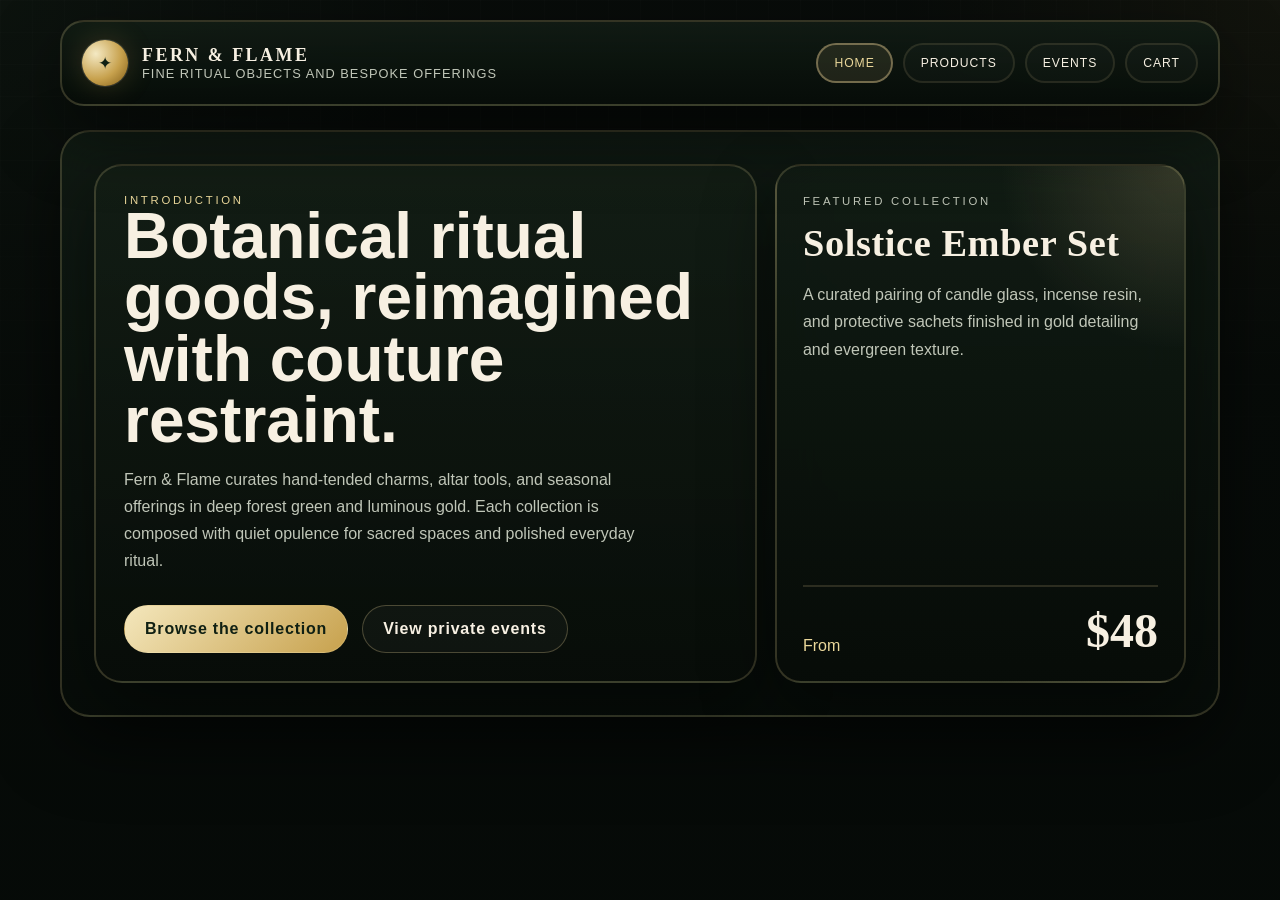
==== index.html @ 5eef376a "live preview" ====
<!doctype html>
<html lang="en">
  <head>
    <meta charset="UTF-8" />
    <meta name="viewport" content="width=device-width, initial-scale=1.0" />
    <title>Fern & Flame | Witchcraft Goods & Ritual Sales</title>
    <meta
      name="description"
      content="Fern & Flame offers elegant witchcraft goods, ritual essentials, and seasonal event offerings inspired by gold and green magic."
    />
    <link rel="stylesheet" href="styles.css" />
    <script defer src="script.js"></script>
  </head>
  <body>
    <div class="page-shell">
      <header class="site-header">
        <a class="brand" href="index.html" aria-label="Fern & Flame home">
          <span class="brand-mark" aria-hidden="true">✦</span>
          <span>
            <strong>Fern & Flame</strong>
            <small>Fine ritual objects and bespoke offerings</small>
          </span>
        </a>

        <nav class="site-nav" aria-label="Primary">
          <a class="is-active" href="index.html">Home</a>
          <a href="products.html">Products</a>
          <a href="events.html">Events</a>
          <a href="cart.html">Cart</a>
        </nav>
      </header>

      <main>
        <section class="page-hero section" id="home">
          <div class="page-intro">
            <p class="eyebrow">Introduction</p>
            <h1>Botanical ritual goods, reimagined with couture restraint.</h1>
            <p class="lead">
              Fern & Flame curates hand-tended charms, altar tools, and seasonal offerings in deep forest green and luminous gold.
              Each collection is composed with quiet opulence for sacred spaces and polished everyday ritual.
            </p>
            <div class="hero-actions">
              <a class="button button-primary" href="sales.html">Browse the collection</a>
              <a class="button button-secondary" href="events.html">View private events</a>
            </div>
          </div>

          <aside class="page-aside hero-card">
            <div>
              <p class="card-label">Featured collection</p>
              <h2>Solstice Ember Set</h2>
              <p>
                A curated pairing of candle glass, incense resin, and protective sachets finished in gold detailing and evergreen texture.
              </p>
            </div>
            <div class="hero-price">
              <span>From</span>
              <strong>$48</strong>
            </div>
          </aside>
        </section>
      </main>
    </div>
  </body>
</html>
---- styles.css ----
:root {
  color-scheme: dark;
  --bg: #07110c;
  --bg-alt: #0d1913;
  --panel: rgba(17, 27, 20, 0.82);
  --panel-strong: rgba(8, 14, 10, 0.96);
  --gold: #c7a14d;
  --gold-soft: #ead79a;
  --green: #4f7755;
  --green-deep: #1d3024;
  --text: #f7f0e2;
  --muted: #c0c6b8;
  --border: rgba(231, 207, 147, 0.2);
  --border-width: 2px;
  --shadow: 0 28px 72px rgba(0, 0, 0, 0.46);
}

* {
  box-sizing: border-box;
}

html {
  scroll-behavior: smooth;
}

body {
  margin: 0;
  min-height: 100vh;
  font-family: "Avenir Next", "Segoe UI", sans-serif;
  color: var(--text);
  background:
    linear-gradient(180deg, rgba(4, 9, 6, 0.72), rgba(4, 9, 6, 0.88)),
    radial-gradient(circle at top left, rgba(79, 119, 85, 0.26), transparent 28%),
    radial-gradient(circle at top right, rgba(199, 161, 77, 0.2), transparent 24%),
    url("https://images.wallpaperscraft.com/image/single/fern_bush_green_168167_3840x2160.jpg") center center / cover fixed no-repeat;
}

body::before {
  content: "";
  position: fixed;
  inset: 0;
  pointer-events: none;
  background-image:
    linear-gradient(rgba(255, 255, 255, 0.015) 1px, transparent 1px),
    linear-gradient(90deg, rgba(255, 255, 255, 0.015) 1px, transparent 1px);
  background-size: 32px 32px;
  mask-image: linear-gradient(to bottom, rgba(0, 0, 0, 0.8), transparent 92%);
}

.page-shell {
  width: min(1160px, calc(100% - 32px));
  margin: 0 auto;
  padding: 20px 0 38px;
}

.site-header,
.section,
.cart-panel,
.hero-card {
  backdrop-filter: blur(22px);
  background: linear-gradient(180deg, rgba(18, 29, 21, 0.86), rgba(7, 13, 9, 0.95));
  border: var(--border-width) solid var(--border);
  box-shadow: var(--shadow);
}

.site-header {
  position: sticky;
  top: 12px;
  z-index: 20;
  display: flex;
  align-items: center;
  justify-content: space-between;
  gap: 20px;
  padding: 18px 20px;
  border-radius: 24px;
}

.brand {
  display: inline-flex;
  align-items: center;
  gap: 14px;
  text-decoration: none;
  color: var(--text);
}

.brand strong,
.section-heading h2,
.hero-copy h1,
.hero-card h2,
.product-copy h3,
.event-card h3 {
  font-family: "Baskerville", "Iowan Old Style", Georgia, serif;
  letter-spacing: 0.015em;
}

.brand strong {
  display: block;
  font-size: 1.12rem;
  text-transform: uppercase;
  letter-spacing: 0.14em;
}

.brand small {
  display: block;
  color: var(--muted);
  font-size: 0.8rem;
  letter-spacing: 0.08em;
  text-transform: uppercase;
}

.brand-mark {
  display: grid;
  place-items: center;
  width: 46px;
  height: 46px;
  border-radius: 50%;
  background: radial-gradient(circle at 30% 30%, #f4e9c3, var(--gold) 56%, #7f5b16 100%);
  color: #102013;
  box-shadow: 0 0 0 1px rgba(255, 255, 255, 0.12), 0 0 28px rgba(199, 161, 77, 0.22);
  font-size: 1.08rem;
}

.site-nav {
  display: flex;
  flex-wrap: wrap;
  justify-content: flex-end;
  gap: 10px;
}

.site-nav a,
.button,
.add-to-cart {
  border-radius: 999px;
  text-decoration: none;
  transition: transform 180ms ease, background-color 180ms ease, border-color 180ms ease, color 180ms ease, box-shadow 180ms ease;
}

.site-nav a {
  padding: 11px 16px;
  color: var(--text);
  border: var(--border-width) solid rgba(231, 207, 147, 0.12);
  background: rgba(255, 255, 255, 0.02);
  letter-spacing: 0.08em;
  text-transform: uppercase;
  font-size: 0.76rem;
}

.site-nav a.is-active {
  background: rgba(231, 207, 147, 0.1);
  border-color: rgba(231, 207, 147, 0.42);
  color: var(--gold-soft);
}

.site-nav a:hover,
.site-nav a:focus-visible,
.button:hover,
.button:focus-visible,
.add-to-cart:hover,
.add-to-cart:focus-visible {
  transform: translateY(-1px);
  border-color: rgba(231, 207, 147, 0.5);
  box-shadow: 0 12px 24px rgba(0, 0, 0, 0.18);
  outline: none;
}

.section {
  margin-top: 24px;
  padding: 32px;
  border-radius: 30px;
}

.page-hero {
  display: grid;
  gap: 18px;
  grid-template-columns: minmax(0, 1fr) minmax(260px, 0.62fr);
  align-items: stretch;
}

.page-intro,
.page-aside {
  padding: 28px;
  border-radius: 28px;
  border: var(--border-width) solid var(--border);
  background: linear-gradient(180deg, rgba(20, 31, 22, 0.78), rgba(8, 13, 9, 0.94));
  box-shadow: var(--shadow);
}

.page-intro h1 {
  margin: 0 0 14px;
  font-size: clamp(2.4rem, 5vw, 4.5rem);
  line-height: 0.96;
}

.page-intro p {
  margin: 0;
  max-width: 62ch;
}

.page-aside {
  display: flex;
  flex-direction: column;
  justify-content: space-between;
}

.page-note {
  margin: 0;
  color: var(--muted);
  line-height: 1.7;
}

.hero {
  display: grid;
  grid-template-columns: minmax(0, 1.35fr) minmax(280px, 0.85fr);
  gap: 24px;
  align-items: stretch;
}

.hero-copy,
.section-heading {
  max-width: 62ch;
}

.eyebrow,
.card-label,
.event-date,
.cart-label {
  margin: 0 0 10px;
  text-transform: uppercase;
  letter-spacing: 0.24em;
  color: var(--gold-soft);
  font-size: 0.71rem;
}

.hero-copy h1 {
  margin: 0;
  font-size: clamp(2.7rem, 5vw, 4.9rem);
  line-height: 0.94;
}

.lead,
.section-heading p,
.hero-card p,
.product-copy p,
.event-card p {
  color: var(--muted);
  line-height: 1.7;
}

.hero-actions {
  display: flex;
  flex-wrap: wrap;
  gap: 14px;
  margin-top: 30px;
}

.button,
.add-to-cart {
  display: inline-flex;
  align-items: center;
  justify-content: center;
  min-height: 48px;
  padding: 0 20px;
  border: 1px solid rgba(231, 207, 147, 0.28);
  font-weight: 600;
  letter-spacing: 0.05em;
  cursor: pointer;
}

.button-primary,
.add-to-cart {
  color: #102013;
  background: linear-gradient(135deg, #f4e7bc, var(--gold));
}

.button-secondary {
  color: var(--text);
  background: rgba(255, 255, 255, 0.03);
}

.hero-card {
  border-radius: 26px;
  padding: 26px;
  display: flex;
  flex-direction: column;
  justify-content: space-between;
  min-height: 100%;
  background:
    radial-gradient(circle at top right, rgba(231, 207, 147, 0.18), transparent 28%),
    linear-gradient(180deg, rgba(17, 28, 20, 0.92), rgba(7, 12, 8, 0.96));
}

.hero-card h2,
.section-heading h2 {
  margin: 0 0 12px;
  font-size: clamp(1.8rem, 3vw, 2.7rem);
}

.hero-price {
  display: flex;
  align-items: end;
  justify-content: space-between;
  gap: 16px;
  margin-top: 20px;
  padding-top: 20px;
  border-top: var(--border-width) solid rgba(231, 207, 147, 0.16);
}

.hero-price span,
.product-footer span {
  color: var(--gold-soft);
}

.hero-price strong {
  font-family: "Baskerville", "Iowan Old Style", Georgia, serif;
  font-size: 3rem;
  line-height: 1;
}

.section-accent {
  background:
    linear-gradient(180deg, rgba(14, 23, 17, 0.9), rgba(8, 14, 9, 0.96)),
    radial-gradient(circle at 100% 0%, rgba(79, 119, 85, 0.16), transparent 34%);
}

.product-grid,
.event-list {
  display: grid;
  gap: 18px;
}

.product-grid {
  grid-template-columns: repeat(3, minmax(0, 1fr));
  margin-top: 24px;
}

.product-card,
.event-card {
  overflow: hidden;
  border-radius: 24px;
  border: var(--border-width) solid rgba(231, 207, 147, 0.14);
  background: linear-gradient(180deg, rgba(21, 32, 24, 0.9), rgba(8, 13, 9, 0.97));
}

.product-art {
  min-height: 176px;
  background-size: cover;
  position: relative;
}

.product-art::after {
  content: "";
  position: absolute;
  inset: 18px;
  border: var(--border-width) solid rgba(255, 255, 255, 0.12);
  border-radius: 18px;
}

.product-art-1 {
  background:
    radial-gradient(circle at 30% 25%, rgba(241, 223, 171, 0.7), transparent 18%),
    linear-gradient(135deg, rgba(95, 140, 71, 0.82), rgba(19, 32, 21, 0.85));
}

.product-art-2 {
  background:
    radial-gradient(circle at 70% 30%, rgba(255, 235, 169, 0.9), transparent 18%),
    linear-gradient(135deg, rgba(215, 179, 93, 0.88), rgba(45, 74, 43, 0.9));
}

.product-art-3 {
  background:
    radial-gradient(circle at 50% 20%, rgba(241, 223, 171, 0.5), transparent 18%),
    linear-gradient(135deg, rgba(37, 65, 43, 0.95), rgba(95, 140, 71, 0.88));
}

.product-copy,
.event-card {
  padding: 20px;
}

.product-copy h3,
.event-card h3 {
  margin: 0 0 10px;
  font-size: 1.5rem;
}

.product-footer {
  display: flex;
  align-items: center;
  justify-content: space-between;
  gap: 14px;
  margin-top: 20px;
}

.add-to-cart {
  border: 0;
}

.events-section {
  background:
    radial-gradient(circle at 15% 15%, rgba(79, 119, 85, 0.14), transparent 24%),
    linear-gradient(180deg, rgba(13, 22, 16, 0.92), rgba(8, 14, 9, 0.96));
}

.event-list {
  margin-top: 22px;
  grid-template-columns: repeat(3, minmax(0, 1fr));
}

.event-card {
  background: linear-gradient(180deg, rgba(24, 36, 27, 0.9), rgba(8, 13, 9, 0.96));
}

.cart-panel {
  margin-top: 22px;
  padding: 24px;
  border-radius: 26px;
}

.cart-summary {
  display: grid;
  grid-template-columns: repeat(2, minmax(0, 1fr));
  gap: 16px;
  margin-bottom: 16px;
}

.cart-summary div {
  padding: 18px;
  border-radius: 20px;
  background: rgba(255, 255, 255, 0.03);
  border: var(--border-width) solid rgba(231, 207, 147, 0.12);
}

.cart-summary strong {
  display: block;
  margin-top: 4px;
  font-family: "Baskerville", "Iowan Old Style", Georgia, serif;
  font-size: 2.15rem;
}

.cart-items {
  list-style: none;
  margin: 0;
  padding: 0;
}

.cart-items li {
  display: flex;
  align-items: center;
  justify-content: space-between;
  gap: 12px;
  padding: 14px 0;
  border-top: var(--border-width) solid rgba(231, 207, 147, 0.12);
}

.cart-actions {
  display: flex;
  flex-wrap: wrap;
  gap: 12px;
  margin-top: 22px;
}

.cart-items li:first-child {
  border-top: 0;
}

.empty-cart {
  color: var(--muted);
}

.cart-item-name {
  font-weight: 700;
}

.cart-item-meta {
  color: var(--gold-soft);
  white-space: nowrap;
}

@media (max-width: 900px) {
  .hero,
  .page-hero,
  .product-grid,
  .event-list {
    grid-template-columns: 1fr;
  }

  .site-header {
    flex-direction: column;
    align-items: flex-start;
  }

  .site-nav {
    justify-content: flex-start;
  }
}

@media (max-width: 640px) {
  .page-shell {
    width: min(100%, calc(100% - 20px));
    padding-top: 10px;
  }

  .section,
  .site-header {
    border-radius: 24px;
  }

  .section {
    padding: 22px;
  }

  .hero-copy h1 {
    font-size: clamp(2.2rem, 11vw, 3.4rem);
  }

  .hero-actions,
  .cart-summary {
    grid-template-columns: 1fr;
  }

  .hero-actions,
  .product-footer {
    flex-direction: column;
    align-items: stretch;
  }

  .button,
  .add-to-cart,
  .site-nav a {
    width: 100%;
  }

  .site-nav {
    width: 100%;
  }

  .site-nav a {
    text-align: center;
  }

  .page-intro,
  .page-aside {
    padding: 22px;
  }
}
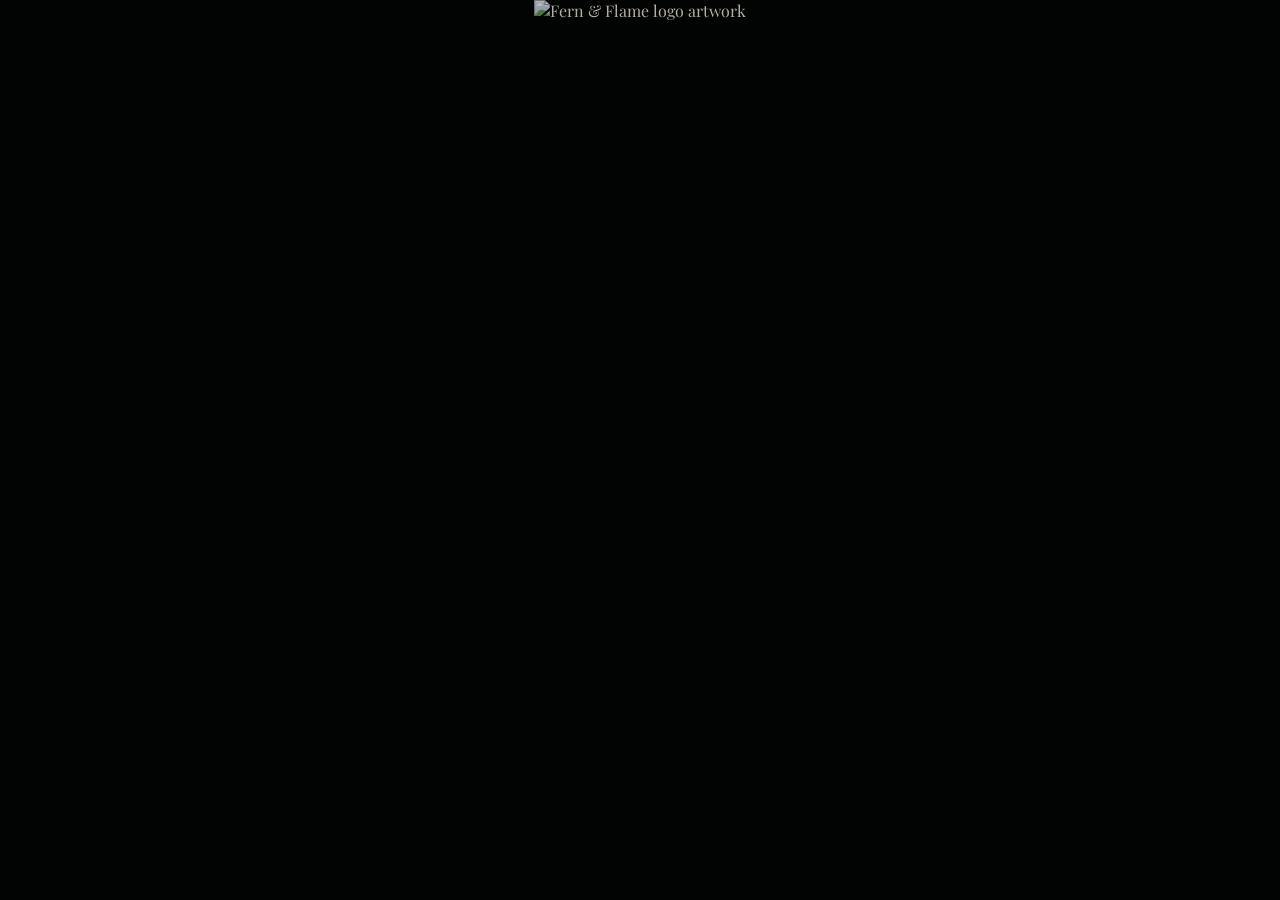
==== commit bf0cbc71: "Updated Fern & Flame landing page and logo" ====
--- a/index.html
+++ b/index.html
@@ -3,7 +3,7 @@
   <head>
     <meta charset="UTF-8" />
     <meta name="viewport" content="width=device-width, initial-scale=1.0" />
-    <title>Fern & Flame | Witchcraft Goods & Ritual Sales</title>
+    <title>Fern & Flame | Witchcraft Goods & Ritual Products</title>
     <meta
       name="description"
       content="Fern & Flame offers elegant witchcraft goods, ritual essentials, and seasonal event offerings inspired by gold and green magic."
@@ -11,55 +11,16 @@
     <link rel="stylesheet" href="styles.css" />
     <script defer src="script.js"></script>
   </head>
-  <body>
-    <div class="page-shell">
-      <header class="site-header">
-        <a class="brand" href="index.html" aria-label="Fern & Flame home">
-          <span class="brand-mark" aria-hidden="true">✦</span>
-          <span>
-            <strong>Fern & Flame</strong>
-            <small>Fine ritual objects and bespoke offerings</small>
-          </span>
-        </a>
-
-        <nav class="site-nav" aria-label="Primary">
-          <a class="is-active" href="index.html">Home</a>
-          <a href="products.html">Products</a>
-          <a href="events.html">Events</a>
-          <a href="cart.html">Cart</a>
-        </nav>
-      </header>
-
-      <main>
-        <section class="page-hero section" id="home">
-          <div class="page-intro">
-            <p class="eyebrow">Introduction</p>
-            <h1>Botanical ritual goods, reimagined with couture restraint.</h1>
-            <p class="lead">
-              Fern & Flame curates hand-tended charms, altar tools, and seasonal offerings in deep forest green and luminous gold.
-              Each collection is composed with quiet opulence for sacred spaces and polished everyday ritual.
-            </p>
-            <div class="hero-actions">
-              <a class="button button-primary" href="sales.html">Browse the collection</a>
-              <a class="button button-secondary" href="events.html">View private events</a>
-            </div>
-          </div>
-
-          <aside class="page-aside hero-card">
-            <div>
-              <p class="card-label">Featured collection</p>
-              <h2>Solstice Ember Set</h2>
-              <p>
-                A curated pairing of candle glass, incense resin, and protective sachets finished in gold detailing and evergreen texture.
-              </p>
-            </div>
-            <div class="hero-price">
-              <span>From</span>
-              <strong>$48</strong>
-            </div>
-          </aside>
-        </section>
-      </main>
-    </div>
+  <body class="enter-page">
+    <main class="enter-screen" aria-label="Enter Fern & Flame">
+      <div class="enter-stage">
+        <img
+          class="enter-image"
+          src="https://i.pinimg.com/1200x/c2/0b/f6/c20bf643e1ca6baf17f0bb92a2cd26c3.jpg"
+          alt="Fern & Flame logo artwork"
+        />
+        <a class="enter-hotspot" href="products.html" aria-label="Enter site"></a>
+      </div>
+    </main>
   </body>
 </html>
--- a/styles.css
+++ b/styles.css
@@ -1,3 +1,5 @@
+@import url("https://fonts.googleapis.com/css2?family=Great+Vibes&family=Playfair+Display:wght@400;500;600;700;800;900&display=swap");
+
 :root {
   color-scheme: dark;
   --bg: #07110c;
@@ -26,13 +28,73 @@
 body {
   margin: 0;
   min-height: 100vh;
-  font-family: "Avenir Next", "Segoe UI", sans-serif;
+  font-family: "Playfair Display", Georgia, serif;
   color: var(--text);
   background:
-    linear-gradient(180deg, rgba(4, 9, 6, 0.72), rgba(4, 9, 6, 0.88)),
+    linear-gradient(180deg, rgba(4, 9, 6, 0.65), rgba(4, 9, 6, 0.79)),
     radial-gradient(circle at top left, rgba(79, 119, 85, 0.26), transparent 28%),
     radial-gradient(circle at top right, rgba(199, 161, 77, 0.2), transparent 24%),
     url("https://images.wallpaperscraft.com/image/single/fern_bush_green_168167_3840x2160.jpg") center center / cover fixed no-repeat;
+}
+
+body.enter-page {
+  display: grid;
+  place-items: center;
+  padding: 0;
+  min-height: 100vh;
+  overflow: hidden;
+  background: #020403;
+}
+
+body.enter-page::before {
+  display: none;
+}
+
+.enter-screen {
+  width: 100vw;
+  height: 100vh;
+}
+
+.enter-stage {
+  position: relative;
+  width: 100%;
+  height: 100%;
+  overflow: hidden;
+  display: flex;
+  justify-content: center;
+  align-items: stretch;
+}
+
+.enter-image {
+  display: block;
+  width: auto;
+  height: 100%;
+  max-width: none;
+  object-fit: contain;
+  object-position: center center;
+  border-radius: 0;
+  box-shadow: none;
+  filter: brightness(0.72) saturate(0.88) contrast(1.04);
+}
+
+.enter-hotspot {
+  position: absolute;
+  left: 50%;
+  bottom: 0;
+  width: 2in;
+  height: 1in;
+  display: block;
+  text-decoration: none;
+  color: transparent;
+  background: transparent;
+  cursor: pointer;
+  transform: translateX(-50%);
+}
+
+.enter-hotspot:hover,
+.enter-hotspot:focus-visible {
+  outline: none;
+  background: rgba(7, 17, 12, 0.01);
 }
 
 body::before {
@@ -48,9 +110,9 @@
 }
 
 .page-shell {
-  width: min(1160px, calc(100% - 32px));
-  margin: 0 auto;
-  padding: 20px 0 38px;
+  width: min(980px, calc(100% - 20px));
+  margin: 0;
+  padding: 80px 10px 20px;
 }
 
 .site-header,
@@ -58,21 +120,27 @@
 .cart-panel,
 .hero-card {
   backdrop-filter: blur(22px);
-  background: linear-gradient(180deg, rgba(18, 29, 21, 0.86), rgba(7, 13, 9, 0.95));
-  border: var(--border-width) solid var(--border);
+  background: linear-gradient(180deg, rgba(7, 17, 12, 0.92), rgba(7, 17, 12, 0.66));
+  border: 0;
   box-shadow: var(--shadow);
 }
 
 .site-header {
-  position: sticky;
-  top: 12px;
-  z-index: 20;
+  position: fixed;
+  top: 0;
+  left: 0;
+  right: 0;
+  width: 100%;
+  z-index: 1000;
   display: flex;
   align-items: center;
   justify-content: space-between;
   gap: 20px;
   padding: 18px 20px;
-  border-radius: 24px;
+  border-radius: 0;
+  background: linear-gradient(180deg, rgba(6, 11, 7, 0.99), rgba(6, 11, 7, 0.99));
+  backdrop-filter: none;
+  isolation: isolate;
 }
 
 .brand {
@@ -89,15 +157,17 @@
 .hero-card h2,
 .product-copy h3,
 .event-card h3 {
-  font-family: "Baskerville", "Iowan Old Style", Georgia, serif;
+  font-family: "Playfair Display", Georgia, serif;
   letter-spacing: 0.015em;
 }
 
 .brand strong {
   display: block;
-  font-size: 1.12rem;
-  text-transform: uppercase;
-  letter-spacing: 0.14em;
+  font-family: "Great Vibes", cursive;
+  font-size: 2rem;
+  line-height: 0.9;
+  text-transform: none;
+  letter-spacing: 0;
 }
 
 .brand small {
@@ -109,15 +179,27 @@
 }
 
 .brand-mark {
+  position: relative;
   display: grid;
   place-items: center;
-  width: 46px;
-  height: 46px;
+  width: 60px;
+  height: 60px;
   border-radius: 50%;
-  background: radial-gradient(circle at 30% 30%, #f4e9c3, var(--gold) 56%, #7f5b16 100%);
-  color: #102013;
+  color: transparent;
+  overflow: hidden;
+  background:
+    radial-gradient(circle at 28% 26%, rgba(255, 248, 214, 0.95), rgba(244, 233, 195, 0.45) 22%, transparent 23%),
+    radial-gradient(circle at 50% 42%, #f5e8bb, var(--gold) 58%, #8f681d 100%);
   box-shadow: 0 0 0 1px rgba(255, 255, 255, 0.12), 0 0 28px rgba(199, 161, 77, 0.22);
   font-size: 1.08rem;
+}
+
+.brand-mark img {
+  display: block;
+  width: 100%;
+  height: 100%;
+  object-fit: cover;
+  border-radius: inherit;
 }
 
 .site-nav {
@@ -130,7 +212,7 @@
 .site-nav a,
 .button,
 .add-to-cart {
-  border-radius: 999px;
+  border-radius: 0;
   text-decoration: none;
   transition: transform 180ms ease, background-color 180ms ease, border-color 180ms ease, color 180ms ease, box-shadow 180ms ease;
 }
@@ -164,14 +246,14 @@
 }
 
 .section {
-  margin-top: 24px;
+  margin-top: 10px;
   padding: 32px;
-  border-radius: 30px;
+  border-radius: 0;
 }
 
 .page-hero {
   display: grid;
-  gap: 18px;
+  gap: 10px;
   grid-template-columns: minmax(0, 1fr) minmax(260px, 0.62fr);
   align-items: stretch;
 }
@@ -179,16 +261,22 @@
 .page-intro,
 .page-aside {
   padding: 28px;
-  border-radius: 28px;
-  border: var(--border-width) solid var(--border);
-  background: linear-gradient(180deg, rgba(20, 31, 22, 0.78), rgba(8, 13, 9, 0.94));
-  box-shadow: var(--shadow);
+  border-radius: 0;
+  background:
+    radial-gradient(circle at top left, rgba(79, 119, 85, 0.22), transparent 30%),
+    radial-gradient(circle at bottom right, rgba(199, 161, 77, 0.08), transparent 26%),
+    linear-gradient(180deg, rgba(7, 17, 12, 0.96), rgba(7, 17, 12, 0.42));
+  box-shadow:
+    0 30px 72px rgba(0, 0, 0, 0.52),
+    inset 0 1px 0 rgba(255, 255, 255, 0.04);
 }
 
 .page-intro h1 {
   margin: 0 0 14px;
-  font-size: clamp(2.4rem, 5vw, 4.5rem);
+  font-size: clamp(1.44rem, 3vw, 2.7rem);
   line-height: 0.96;
+  color: var(--gold-soft);
+  text-shadow: 0 0 22px rgba(199, 161, 77, 0.18);
 }
 
 .page-intro p {
@@ -259,40 +347,48 @@
   align-items: center;
   justify-content: center;
   min-height: 48px;
-  padding: 0 20px;
-  border: 1px solid rgba(231, 207, 147, 0.28);
-  font-weight: 600;
-  letter-spacing: 0.05em;
+  padding: 0 22px;
+  border: 1px solid rgba(231, 207, 147, 0.34);
+  border-radius: 14px;
+  font-weight: 500;
+  letter-spacing: 0.02em;
   cursor: pointer;
+  font-family: "Playfair Display", Georgia, serif;
+  box-shadow:
+    0 10px 26px rgba(0, 0, 0, 0.16),
+    inset 0 1px 0 rgba(255, 255, 255, 0.28);
 }
 
 .button-primary,
 .add-to-cart {
   color: #102013;
-  background: linear-gradient(135deg, #f4e7bc, var(--gold));
+  background: linear-gradient(180deg, #f8ebc2 0%, #ddb762 100%);
 }
 
 .button-secondary {
-  color: var(--text);
-  background: rgba(255, 255, 255, 0.03);
+  color: var(--gold-soft);
+  background: rgba(255, 255, 255, 0.04);
+  border-color: rgba(231, 207, 147, 0.24);
 }
 
 .hero-card {
-  border-radius: 26px;
+  border-radius: 0;
   padding: 26px;
   display: flex;
   flex-direction: column;
   justify-content: space-between;
   min-height: 100%;
   background:
-    radial-gradient(circle at top right, rgba(231, 207, 147, 0.18), transparent 28%),
-    linear-gradient(180deg, rgba(17, 28, 20, 0.92), rgba(7, 12, 8, 0.96));
+    radial-gradient(circle at top right, rgba(79, 119, 85, 0.22), transparent 28%),
+    radial-gradient(circle at bottom left, rgba(199, 161, 77, 0.08), transparent 32%),
+    linear-gradient(180deg, rgba(7, 17, 12, 0.96), rgba(7, 17, 12, 0.5));
 }
 
 .hero-card h2,
 .section-heading h2 {
   margin: 0 0 12px;
-  font-size: clamp(1.8rem, 3vw, 2.7rem);
+  font-size: clamp(1.44rem, 2.4vw, 2.16rem);
+  color: var(--gold-soft);
 }
 
 .hero-price {
@@ -302,7 +398,7 @@
   gap: 16px;
   margin-top: 20px;
   padding-top: 20px;
-  border-top: var(--border-width) solid rgba(231, 207, 147, 0.16);
+  background: linear-gradient(180deg, rgba(18, 29, 21, 0.92), rgba(7, 13, 9, 0.98));
 }
 
 .hero-price span,
@@ -311,38 +407,48 @@
 }
 
 .hero-price strong {
-  font-family: "Baskerville", "Iowan Old Style", Georgia, serif;
+  font-family: "Playfair Display", Georgia, serif;
   font-size: 3rem;
-  line-height: 1;
+  color: var(--gold-soft);
+  background: none;
+  overflow: visible;
 }
 
 .section-accent {
   background:
-    linear-gradient(180deg, rgba(14, 23, 17, 0.9), rgba(8, 14, 9, 0.96)),
-    radial-gradient(circle at 100% 0%, rgba(79, 119, 85, 0.16), transparent 34%);
+    radial-gradient(circle at 50% 0%, rgba(79, 119, 85, 0.12), transparent 22%),
+    linear-gradient(180deg, rgba(7, 17, 12, 0.92), rgba(7, 17, 12, 0.56));
 }
 
 .product-grid,
 .event-list {
   display: grid;
-  gap: 18px;
+  gap: 10px;
+  margin-top: 10px;
 }
 
 .product-grid {
   grid-template-columns: repeat(3, minmax(0, 1fr));
-  margin-top: 24px;
+}
+
+.event-list {
+  grid-template-columns: repeat(3, minmax(0, 1fr));
 }
 
 .product-card,
 .event-card {
   overflow: hidden;
-  border-radius: 24px;
-  border: var(--border-width) solid rgba(231, 207, 147, 0.14);
-  background: linear-gradient(180deg, rgba(21, 32, 24, 0.9), rgba(8, 13, 9, 0.97));
+  border-radius: 0;
+  background:
+    radial-gradient(circle at top right, rgba(79, 119, 85, 0.12), transparent 24%),
+    linear-gradient(180deg, rgba(7, 17, 12, 0.9), rgba(7, 17, 12, 0.54));
+  box-shadow:
+    0 24px 60px rgba(0, 0, 0, 0.42),
+    inset 0 1px 0 rgba(255, 255, 255, 0.03);
 }
 
 .product-art {
-  min-height: 176px;
+  min-height: 220px;
   background-size: cover;
   position: relative;
 }
@@ -351,8 +457,11 @@
   content: "";
   position: absolute;
   inset: 18px;
-  border: var(--border-width) solid rgba(255, 255, 255, 0.12);
   border-radius: 18px;
+  border: 1px solid rgba(231, 207, 147, 0.28);
+  box-shadow:
+    0 16px 34px rgba(0, 0, 0, 0.22),
+    inset 0 1px 0 rgba(255, 255, 255, 0.42);
 }
 
 .product-art-1 {
@@ -376,6 +485,10 @@
 .product-copy,
 .event-card {
   padding: 20px;
+}
+
+.product-copy {
+  background: linear-gradient(180deg, rgba(7, 17, 12, 0.22), rgba(7, 17, 12, 0.5));
 }
 
 .product-copy h3,
@@ -398,12 +511,12 @@
 
 .events-section {
   background:
-    radial-gradient(circle at 15% 15%, rgba(79, 119, 85, 0.14), transparent 24%),
-    linear-gradient(180deg, rgba(13, 22, 16, 0.92), rgba(8, 14, 9, 0.96));
+    radial-gradient(circle at 15% 15%, rgba(79, 119, 85, 0.18), transparent 24%),
+    radial-gradient(circle at 85% 10%, rgba(199, 161, 77, 0.08), transparent 26%),
+    linear-gradient(180deg, rgba(7, 17, 12, 0.92), rgba(7, 17, 12, 0.56));
 }
 
 .event-list {
-  margin-top: 22px;
   grid-template-columns: repeat(3, minmax(0, 1fr));
 }
 
@@ -412,21 +525,17 @@
 }
 
 .cart-panel {
-  margin-top: 22px;
+  margin-top: 10px;
   padding: 24px;
-  border-radius: 26px;
-}
-
-.cart-summary {
-  display: grid;
-  grid-template-columns: repeat(2, minmax(0, 1fr));
-  gap: 16px;
-  margin-bottom: 16px;
+  border-radius: 0;
+  background:
+    radial-gradient(circle at top left, rgba(79, 119, 85, 0.14), transparent 28%),
+    linear-gradient(180deg, rgba(7, 17, 12, 0.92), rgba(7, 17, 12, 0.56));
 }
 
 .cart-summary div {
   padding: 18px;
-  border-radius: 20px;
+  border-radius: 0;
   background: rgba(255, 255, 255, 0.03);
   border: var(--border-width) solid rgba(231, 207, 147, 0.12);
 }
@@ -434,7 +543,7 @@
 .cart-summary strong {
   display: block;
   margin-top: 4px;
-  font-family: "Baskerville", "Iowan Old Style", Georgia, serif;
+  font-family: "Playfair Display", Georgia, serif;
   font-size: 2.15rem;
 }
 
@@ -458,6 +567,33 @@
   flex-wrap: wrap;
   gap: 12px;
   margin-top: 22px;
+}
+
+.checkout-panel {
+  padding: 18px;
+  border-radius: 0;
+  border: var(--border-width) solid rgba(231, 207, 147, 0.12);
+  background: rgba(255, 255, 255, 0.03);
+  box-shadow: inset 0 0 0 1px rgba(255, 255, 255, 0.02);
+}
+
+.checkout-panel h3 {
+  margin: 0 0 8px;
+  font-family: "Playfair Display", Georgia, serif;
+  font-size: 1.1rem;
+}
+
+.checkout-panel p {
+  margin: 0;
+  color: var(--muted);
+  line-height: 1.6;
+}
+
+.checkout-actions {
+  display: flex;
+  flex-wrap: wrap;
+  gap: 12px;
+  margin-top: 16px;
 }
 
 .cart-items li:first-child {
@@ -512,6 +648,7 @@
 
   .hero-copy h1 {
     font-size: clamp(2.2rem, 11vw, 3.4rem);
+    font-family: "Playfair Display", Georgia, serif;
   }
 
   .hero-actions,
